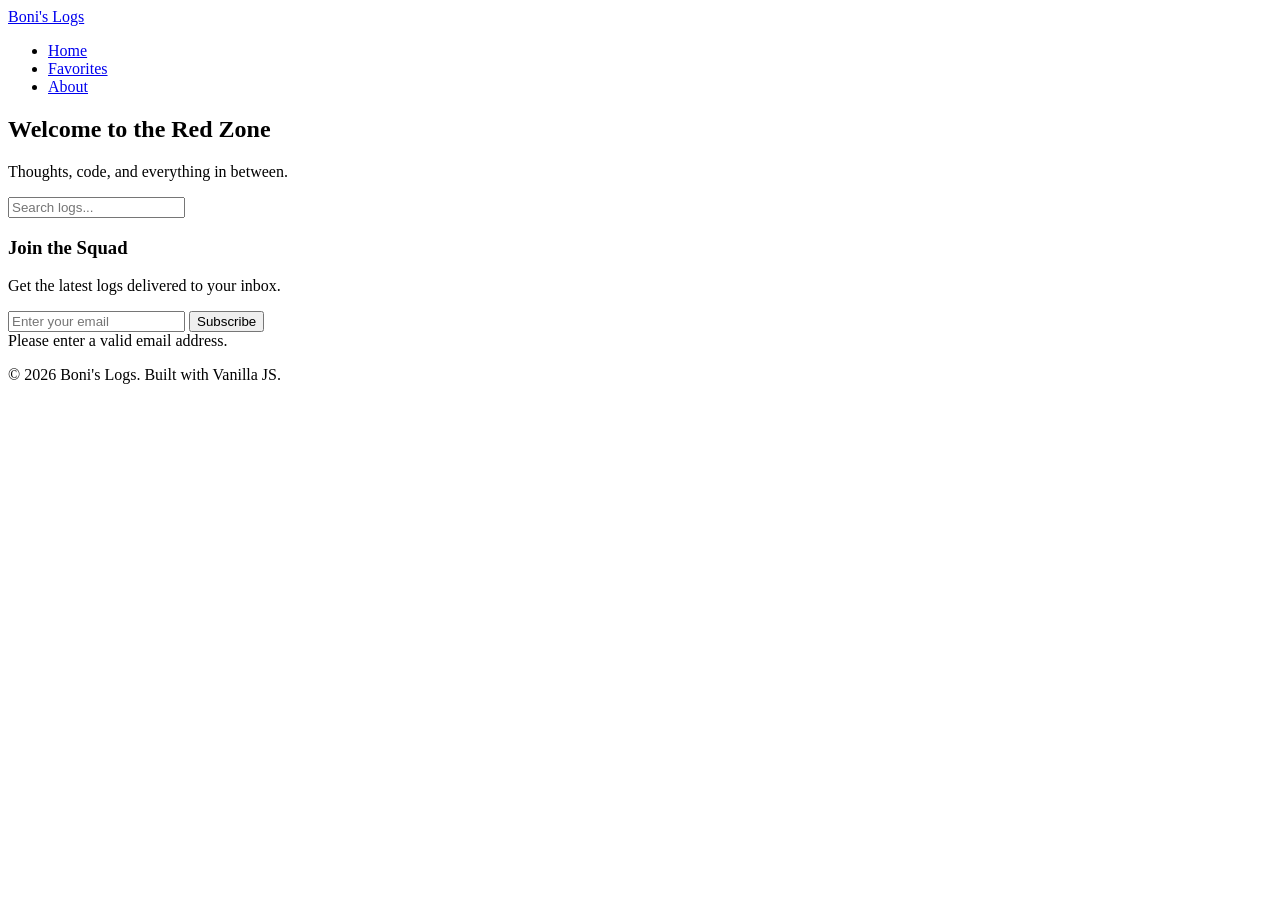
==== index.html @ cbc09c12 "initial commit" ====
<!DOCTYPE html>
<html lang="en">
<head>
    <meta charset="UTF-8">
    <meta name="viewport" content="width=device-width, initial-scale=1.0">
    <title>Boni's Logs - Home</title>
    <link rel="stylesheet" href="style.css">
</head>
<body>

    <header>
        <a href="index.html" class="logo">Boni's Logs</a>
        <nav>
            <ul>
                <li><a href="index.html" class="active">Home</a></li>
                <li><a href="favorites.html">Favorites</a></li>
                <li><a href="about.html">About</a></li>
            </ul>
        </nav>
    </header>

    <main>
        <section class="hero">
            <h1>Welcome to the Red Zone</h1>
            <p>Thoughts, code, and everything in between.</p>
        </section>

        <section class="search-container">
            <input type="text" id="searchInput" placeholder="Search logs...">
        </section>

        <section class="blog-grid">
            <!-- Posts will be rendered here by app.js -->
        </section>
    </main>

    <footer>
        <div class="newsletter">
            <h3>Join the Squad</h3>
            <p>Get the latest logs delivered to your inbox.</p>
            <form id="newsletterForm" class="newsletter-form" novalidate>
                <input type="email" id="newsletterEmail" placeholder="Enter your email" required>
                <button type="submit">Subscribe</button>
            </form>
            <div id="errorMsg" class="error-msg">Please enter a valid email address.</div>
            <div id="successMsg" class="success-msg"></div>
        </div>
        <p>&copy; 2026 Boni's Logs. Built with Vanilla JS.</p>
    </footer>

    <script src="app.js"></script>
</body>
</html>
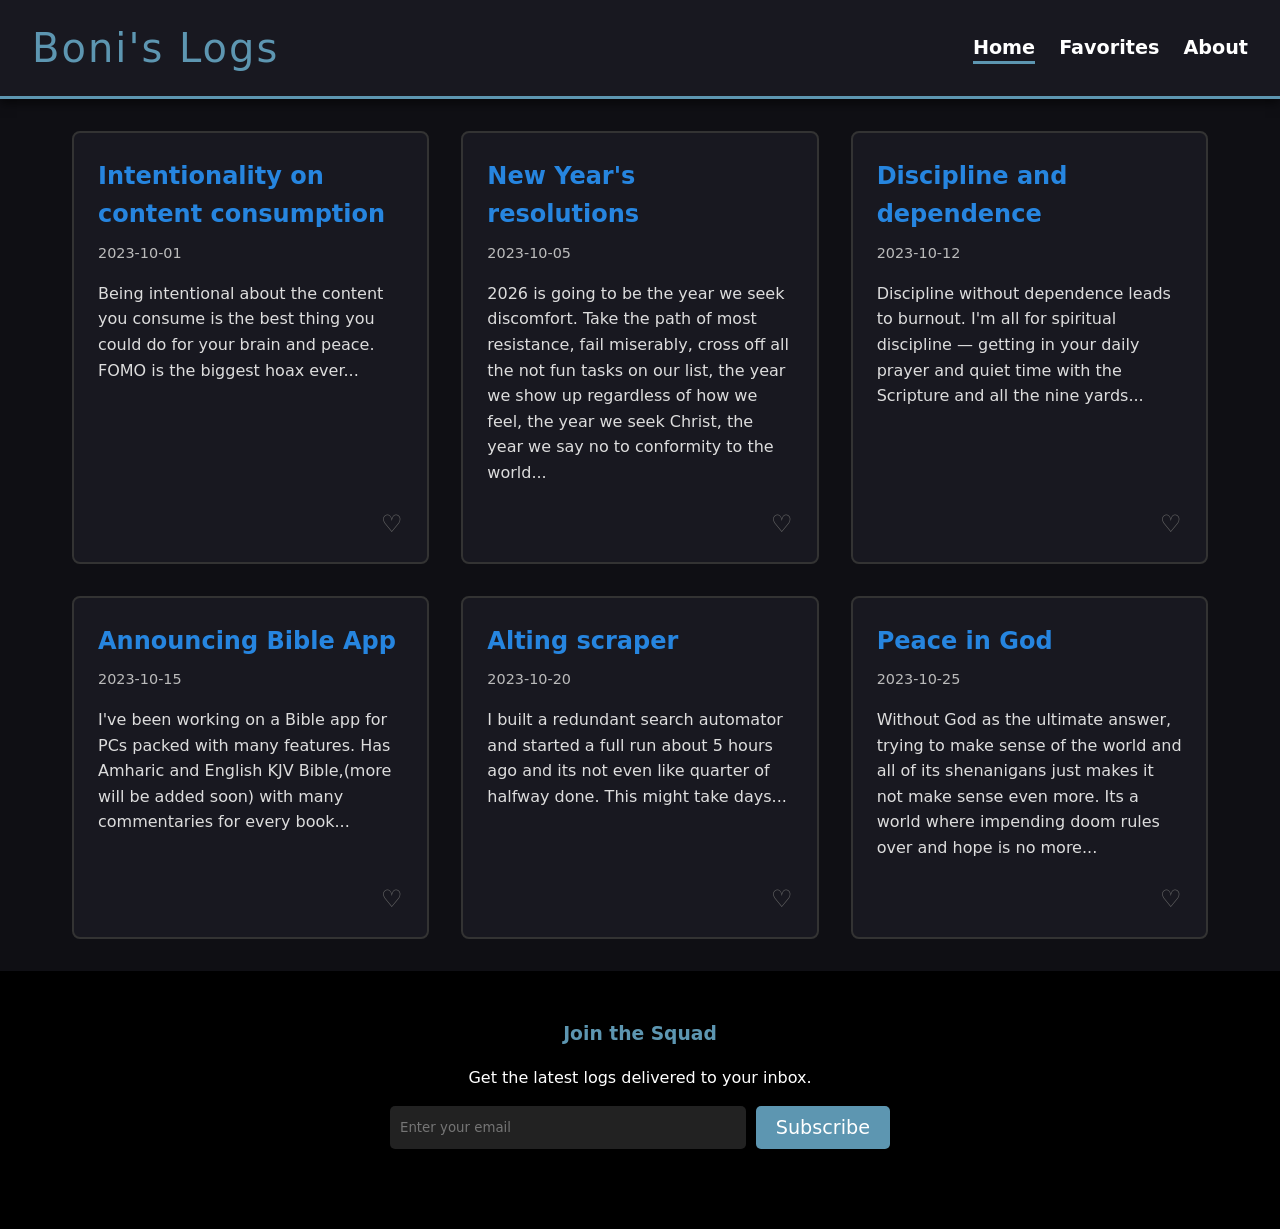
==== commit d369f84a: "all the fixes and polish ups" ====
--- a/index.html
+++ b/index.html
@@ -1,11 +1,13 @@
 <!DOCTYPE html>
 <html lang="en">
+
 <head>
     <meta charset="UTF-8">
     <meta name="viewport" content="width=device-width, initial-scale=1.0">
     <title>Boni's Logs - Home</title>
     <link rel="stylesheet" href="style.css">
 </head>
+
 <body>
 
     <header>
@@ -20,17 +22,11 @@
     </header>
 
     <main>
-        <section class="hero">
-            <h1>Welcome to the Red Zone</h1>
-            <p>Thoughts, code, and everything in between.</p>
-        </section>
 
-        <section class="search-container">
-            <input type="text" id="searchInput" placeholder="Search logs...">
-        </section>
+
 
         <section class="blog-grid">
-            <!-- Posts will be rendered here by app.js -->
+
         </section>
     </main>
 
@@ -45,9 +41,10 @@
             <div id="errorMsg" class="error-msg">Please enter a valid email address.</div>
             <div id="successMsg" class="success-msg"></div>
         </div>
-        <p>&copy; 2026 Boni's Logs. Built with Vanilla JS.</p>
+
     </footer>
 
     <script src="app.js"></script>
 </body>
-</html>
+
+</html>
--- a/style.css
+++ b/style.css
@@ -0,0 +1,453 @@
+@font-face {
+    font-family: 'SF Pro Display';
+    src: url('../fonts/SFPRODISPLAYMEDIUM.ttf') format('truetype');
+    font-weight: 400;
+    font-style: normal;
+    font-display: swap;
+}
+
+:root {
+    --bg-color: #0f0f14;
+    --card-bg: #181820;
+    --primary-red: #5d96b1;
+    --dark-red: #2685df;
+    --text-color: #ffffff;
+    --accent-color: #2a2a35;
+    --font-heading: 'SF Pro Display', system-ui, sans-serif;
+    --font-body: 'SF Pro Display', system-ui, sans-serif;
+
+    --gap: 2rem;
+}
+
+* {
+    box-sizing: border-box;
+    margin: 0;
+    padding: 0;
+}
+
+body {
+    background-color: var(--bg-color);
+    color: var(--text-color);
+    font-family: var(--font-body);
+    line-height: 1.6;
+    display: flex;
+    flex-direction: column;
+    min-height: 100vh;
+}
+
+header {
+    background-color: var(--card-bg);
+    padding: 1rem 2rem;
+    border-bottom: 3px solid var(--primary-red);
+    display: flex;
+    justify-content: space-between;
+    align-items: center;
+    flex-wrap: wrap;
+    box-shadow: 0 4px 10px rgba(0, 0, 0, 0.6);
+}
+
+.logo {
+    font-family: var(--font-heading);
+    font-size: 2.5rem;
+    color: var(--primary-red);
+    text-decoration: none;
+    letter-spacing: 2px;
+    transition: transform 0.2s;
+}
+
+.logo:hover {
+    transform: rotate(-3deg) scale(1.05);
+}
+
+nav ul {
+    display: flex;
+    list-style: none;
+    gap: 1.5rem;
+}
+
+nav a {
+    text-decoration: none;
+    color: var(--text-color);
+    font-weight: bold;
+    font-size: 1.2rem;
+    position: relative;
+    padding-bottom: 5px;
+}
+
+nav a::after {
+    content: '';
+    position: absolute;
+    bottom: 0;
+    left: 0;
+    width: 0%;
+    height: 3px;
+    background-color: var(--primary-red);
+    transition: width 0.3s;
+}
+
+nav a:hover::after,
+nav a.active::after {
+    width: 100%;
+}
+
+main {
+    flex: 1;
+    max-width: 1200px;
+    width: 100%;
+    margin: 0 auto;
+    padding: 2rem;
+}
+
+h1,
+h2,
+h3 {
+    font-family: var(--font-heading);
+    color: var(--dark-red);
+    margin-bottom: 1rem;
+}
+
+.hero {
+    text-align: center;
+    margin-bottom: 3rem;
+    padding: 2rem;
+    background-color: var(--accent-color);
+    border: 2px solid var(--primary-red);
+    border-radius: 10px;
+}
+
+.hero h1 {
+    font-size: 3rem;
+}
+
+.search-container {
+    display: flex;
+    justify-content: center;
+    margin-bottom: 2rem;
+}
+
+#searchInput {
+    padding: 10px 15px;
+    font-family: var(--font-body);
+    font-size: 1.1rem;
+    border: 2px solid var(--primary-red);
+    border-radius: 25px;
+    width: 100%;
+    max-width: 400px;
+    background-color: var(--card-bg);
+    color: white;
+    outline: none;
+    transition: box-shadow 0.3s;
+}
+
+#searchInput:focus {
+    box-shadow: 0 0 12px var(--primary-red);
+}
+
+.blog-grid {
+    display: grid;
+    grid-template-columns: repeat(auto-fill, minmax(300px, 1fr));
+    gap: 2rem;
+}
+
+.blog-card {
+    background: var(--card-bg);
+    border: 2px solid #333;
+    border-radius: 8px;
+    padding: 1.5rem;
+    position: relative;
+    transition: transform 0.3s, box-shadow 0.3s;
+    display: flex;
+    flex-direction: column;
+}
+
+.blog-card:hover {
+    transform: translateY(-5px);
+    box-shadow: 6px 6px 0px var(--primary-red);
+}
+
+.blog-card h3 {
+    font-size: 1.5rem;
+    margin-bottom: 0.5rem;
+}
+
+.blog-card .date {
+    font-size: 0.9rem;
+    color: #bbb;
+    margin-bottom: 1rem;
+}
+
+.blog-card p {
+    flex: 1;
+    margin-bottom: 1.5rem;
+    color: #ddd;
+}
+
+.fav-btn {
+    align-self: flex-end;
+    background: none;
+    border: none;
+    cursor: pointer;
+    font-size: 1.5rem;
+    color: #666;
+    transition: color 0.2s, transform 0.2s;
+}
+
+.fav-btn.active {
+    color: var(--primary-red);
+    animation: pulse 0.4s;
+}
+
+.fav-btn:hover {
+    transform: scale(1.2);
+}
+
+@keyframes pulse {
+    0% {
+        transform: scale(1);
+    }
+
+    50% {
+        transform: scale(1.4);
+    }
+
+    100% {
+        transform: scale(1);
+    }
+}
+
+footer {
+    background-color: #000;
+    color: white;
+    padding: 3rem 2rem;
+    text-align: center;
+    margin-top: auto;
+}
+
+.newsletter {
+    max-width: 500px;
+    margin: 0 auto 2rem;
+}
+
+.newsletter h3 {
+    color: var(--primary-red);
+}
+
+.newsletter-form {
+    display: flex;
+    gap: 10px;
+    margin-top: 1rem;
+    flex-wrap: wrap;
+    justify-content: center;
+}
+
+.newsletter-form input {
+    padding: 10px;
+    flex: 1;
+    min-width: 200px;
+    border: none;
+    border-radius: 5px;
+    font-family: var(--font-body);
+    background-color: #222;
+    color: white;
+}
+
+.newsletter-form button {
+    padding: 10px 20px;
+    background-color: var(--primary-red);
+    color: white;
+    border: none;
+    border-radius: 5px;
+    font-family: var(--font-heading);
+    font-size: 1.2rem;
+    cursor: pointer;
+    transition: background 0.3s;
+}
+
+.newsletter-form button:hover {
+    background-color: white;
+    color: var(--primary-red);
+}
+
+.about-content {
+    background: var(--card-bg);
+    padding: 2rem;
+    border-left: 5px solid var(--primary-red);
+    border-radius: 5px;
+    max-width: 800px;
+    margin: 0 auto;
+}
+
+.error-msg {
+    color: #ff7b7b;
+    font-size: 0.9rem;
+    margin-top: 5px;
+    display: none;
+}
+
+.success-msg {
+    color: #7bffb2;
+    font-size: 1rem;
+    margin-top: 10px;
+    display: none;
+}
+
+/* Modal Styles */
+.modal-overlay {
+    position: fixed;
+    top: 0;
+    left: 0;
+    width: 100%;
+    height: 100%;
+    background-color: rgba(0, 0, 0, 0.85);
+    z-index: 1000;
+    display: flex;
+    justify-content: center;
+    align-items: center;
+    opacity: 0;
+    visibility: hidden;
+    transition: opacity 0.3s, visibility 0.3s;
+    backdrop-filter: blur(5px);
+}
+
+.modal-overlay.active {
+    opacity: 1;
+    visibility: visible;
+}
+
+.modal-content {
+    background-color: var(--card-bg);
+    padding: 2.5rem;
+    border-radius: 12px;
+    border: 2px solid var(--primary-red);
+    max-width: 600px;
+    width: 90%;
+    max-height: 90vh;
+    overflow-y: auto;
+    position: relative;
+    transform: scale(0.7);
+    opacity: 0;
+    transition: transform 0.4s cubic-bezier(0.175, 0.885, 0.32, 1.275), opacity 0.4s;
+    box-shadow: 0 10px 30px rgba(0, 0, 0, 0.5);
+}
+
+.modal-overlay.active .modal-content {
+    transform: scale(1);
+    opacity: 1;
+}
+
+.modal-close {
+    position: absolute;
+    top: 15px;
+    right: 15px;
+    background: none;
+    border: none;
+    color: var(--text-color);
+    font-size: 1.5rem;
+    cursor: pointer;
+    transition: color 0.2s;
+}
+
+.modal-close:hover {
+    color: var(--primary-red);
+}
+
+.modal-header h2 {
+    font-size: 2rem;
+    color: var(--dark-red);
+    margin-bottom: 0.5rem;
+}
+
+.modal-date {
+    display: block;
+    color: #bbb;
+    margin-bottom: 1.5rem;
+    font-size: 0.9rem;
+}
+
+.modal-body {
+    margin-bottom: 2rem;
+    line-height: 1.8;
+    color: #eee;
+    font-size: 1.1rem;
+}
+
+.modal-actions {
+    display: flex;
+    gap: 1rem;
+    flex-wrap: wrap;
+    margin-top: 2rem;
+    border-top: 1px solid #333;
+    padding-top: 1.5rem;
+}
+
+.action-btn {
+    display: flex;
+    align-items: center;
+    gap: 8px;
+    padding: 10px 15px;
+    border-radius: 8px;
+    border: 1px solid #444;
+    background-color: #222;
+    color: white;
+    font-family: var(--font-body);
+    font-size: 0.95rem;
+    cursor: pointer;
+    transition: all 0.2s;
+}
+
+.action-btn:hover {
+    background-color: #333;
+    border-color: var(--primary-red);
+    transform: translateY(-2px);
+}
+
+.action-btn i {
+    font-style: normal;
+}
+
+.action-btn.favorite-btn.active {
+    color: var(--primary-red);
+    border-color: var(--primary-red);
+}
+
+.redirect-btn {
+    width: 100%;
+    margin-top: 1rem;
+    padding: 12px;
+    background-color: var(--primary-red);
+    color: white;
+    border: none;
+    border-radius: 8px;
+    font-family: var(--font-heading);
+    font-size: 1.1rem;
+    cursor: pointer;
+    text-align: center;
+    text-decoration: none;
+    display: block;
+    transition: background 0.2s, transform 0.2s;
+}
+
+.redirect-btn:hover {
+    background-color: #fff;
+    color: var(--primary-red);
+    transform: translateY(-2px);
+}
+
+@media (max-width: 768px) {
+    header {
+        flex-direction: column;
+        gap: 1rem;
+    }
+
+    .hero h1 {
+        font-size: 2rem;
+    }
+
+    .newsletter-form {
+        flex-direction: column;
+    }
+
+    .newsletter-form button {
+        width: 100%;
+    }
+}
